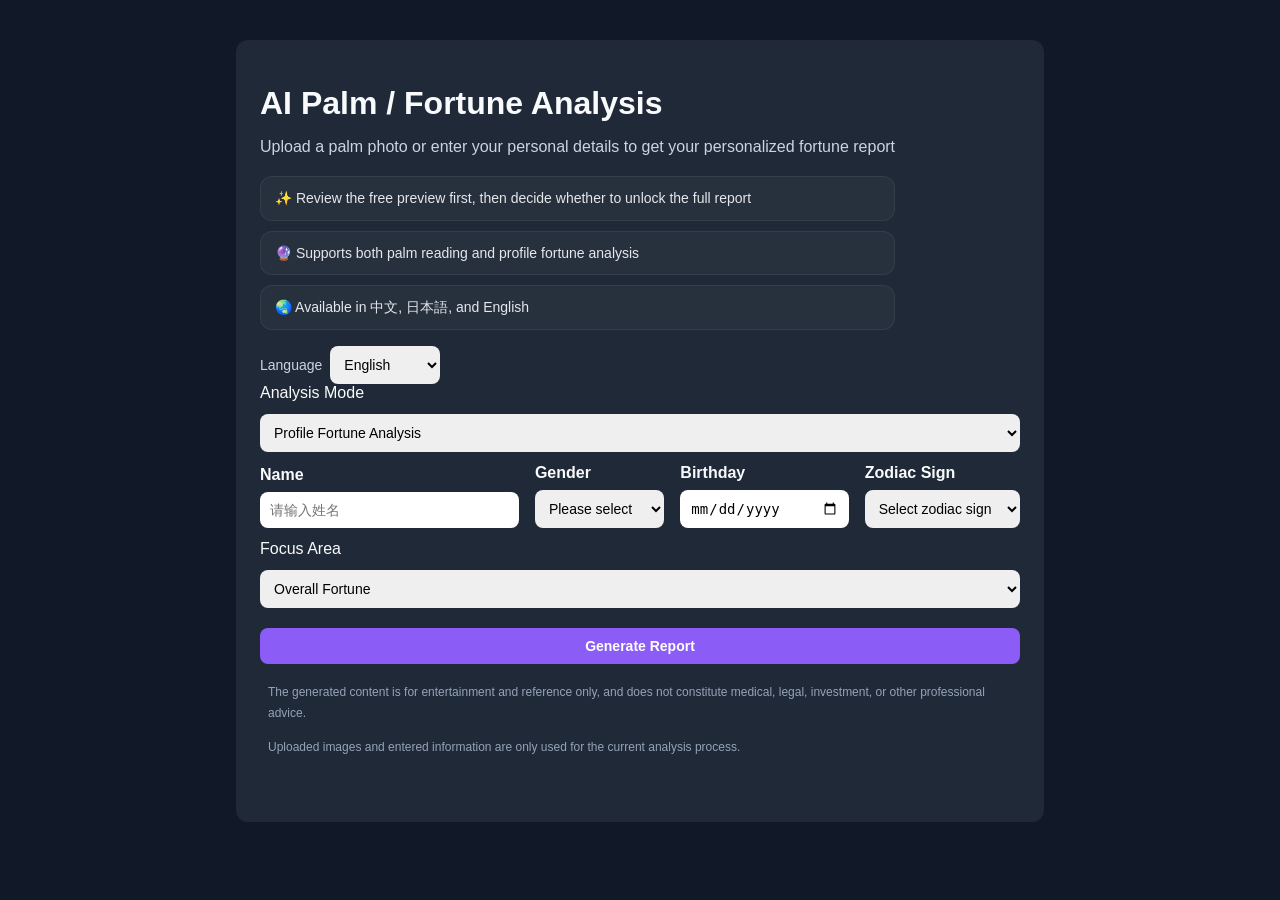
==== templates/index.html @ 73ab36ef "fix heroPoint" ====
<!DOCTYPE html>
<html lang="zh">
<head>
    <meta charset="UTF-8" />
    <meta name="viewport" content="width=device-width, initial-scale=1.0" />
    <title>AI手相 / 命理分析</title>
    <link rel="stylesheet" href="/static/style.css?v=20260430_01" />
    <script src="/static/app.js?v=20260430_01"></script>
</head>
<body>
    <div class="container">
        <div class="page-head">
            <div>
                <h1 id="pageTitle">AI手相 / 命理分析</h1>
                <p class="subtitle" id="pageSubtitle">上传手掌照片，或输入个人资料，获取你的专属运势分析报告</p>

                <div class="hero-points">
                    <div class="hero-point" id="heroPoint1">✨ 先看免费预览，再决定是否解锁完整版</div>
                    <div class="hero-point" id="heroPoint2">🔮 支持手相分析 / 资料命理分析双模式</div>
                    <div class="hero-point" id="heroPoint3">🌏 支持中文、日本語、English</div>
                </div>
            </div>
        
            <div class="lang-switch">
                <label for="langSelect" id="langLabel">语言</label>
                <select id="langSelect" name="lang">
                    <option value="zh">中文</option>
                    <option value="ja">日本語</option>
                    <option value="en">English</option>
                </select>
            </div>
        </div>

        <form id="analyzeForm" enctype="multipart/form-data">
            <label id="labelMode">分析模式</label>
            <select name="mode" id="modeSelect">
                <option value="profile" id="modeProfileOption">资料命理分析</option>
                <option value="palm" id="modePalmOption">手相分析</option>
            </select>

            <!-- 资料分析区域 -->
            <div id="profileFields" class="profile-grid">
                <div class="field-item field-item-name">
                    <label id="labelName">姓名</label>
                    <input type="text" name="name" id="name" placeholder="请输入姓名" />
                </div>
            
                <div class="field-item field-item-gender">
                    <label id="labelGender">性别</label>
                    <select name="gender" id="profileGender">
                        <option value="" id="optionSelectGender">请选择</option>
                        <option value="male" id="optionMale">男</option>
                        <option value="female" id="optionFemale">女</option>
                    </select>
                </div>
            
                <div class="field-item field-item-birthday">
                    <label id="labelBirthday">生日</label>
                    <input type="date" name="birthday" id="birthday" />
                </div>
            
                <div class="field-item field-item-star">
                    <label id="labelStarSign">星座</label>
                    <select name="star_sign" id="starSign">
                        <option value="" id="optionSelectStar">请选择星座</option>
                        <option value="aries">白羊座</option>
                        <option value="taurus">金牛座</option>
                        <option value="gemini">双子座</option>
                        <option value="cancer">巨蟹座</option>
                        <option value="leo">狮子座</option>
                        <option value="virgo">处女座</option>
                        <option value="libra">天秤座</option>
                        <option value="scorpio">天蝎座</option>
                        <option value="sagittarius">射手座</option>
                        <option value="capricorn">摩羯座</option>
                        <option value="aquarius">水瓶座</option>
                        <option value="pisces">双鱼座</option>
                    </select>
                </div>
            </div>

            <!-- 手相分析区域 -->
            <div id="palmFields" class="hidden">
                <div class="field-item">
                    <label id="labelPalmUpload">上传手掌图片</label>
                    <div class="file-upload-wrap">
                        <input type="file" name="palm_image" id="palmImage" accept="image/*" class="hidden-file-input" />
                        <button type="button" id="chooseFileBtn" class="file-btn">选择手掌图片</button>
                        <span id="fileNameText" class="file-name-text">未选择图片</span>
                    </div>
                    <p class="tip" id="palmTip">
                        请上传清晰的手掌正面照片，尽量光线充足、掌纹清楚、手掌完整展开
                    </p>
                </div>
            
                <div class="palm-meta-grid">
                    <div class="field-item">
                        <label id="labelPalmGender">性别</label>
                        <select name="palm_gender" id="palmGender">
                            <option value="" id="optionPalmSelectGender">请选择</option>
                            <option value="male" id="optionPalmMale">男</option>
                            <option value="female" id="optionPalmFemale">女</option>
                        </select>
                    </div>
            
                    <div class="field-item">
                        <label id="labelAgeRange">年龄段</label>
                        <select name="age_range" id="ageRange">
                            <option value="" id="optionAgeSelect">请选择</option>
                            <option value="under_18">18岁以下</option>
                            <option value="18_25">18-25岁</option>
                            <option value="26_35">26-35岁</option>
                            <option value="36_45">36-45岁</option>
                            <option value="46_60">46-60岁</option>
                            <option value="over_60">60岁以上</option>
                        </select>
                    </div>
                </div>
            </div>

            <label id="labelTopic">想问的方向</label>
            <select name="topic" id="topic">
                <option value="general" id="topicGeneral">综合运势</option>
                <option value="love" id="topicLove">感情</option>
                <option value="marriage" id="topicMarriage">婚姻</option>
                <option value="future" id="topicFuture">前程</option>
                <option value="career" id="topicCareer">事业</option>
                <option value="wealth" id="topicWealth">金运</option>
                <option value="health" id="topicHealth">健康</option>
                <option value="study" id="topicStudy">学业</option>
                <option value="relationship" id="topicRelationship">人际关系</option>
                <option value="three_months" id="topicThreeMonths">未来3个月</option>
                <option value="one_year" id="topicOneYear">未来1年</option>
            </select>

            <button type="submit" id="submitBtn">生成分析报告</button>
        </form>

        <div id="messageBox" class="message-box hidden"></div>
        <div id="loading" class="loading-box hidden">
            <div id="loadingText">正在分析中...</div>
        </div>

        <div id="result" class="hidden">
            <h2 id="freeResultTitle">免费结果</h2>
            <div class="result-head-row">
                <div id="previewBadge" class="report-badge">预览版</div>
                <div id="previewHint" class="preview-hint">你正在查看的是经过整理后的预览内容</div>
            </div>
            <pre id="freeReport"></pre>
        
            <div id="paidSection" class="paid-section">
                <h2 id="paidResultTitle">完整版报告</h2>
                <div id="paidBadge" class="report-badge premium hidden">完整版</div>

                <div id="lockedBox" class="locked-box">
                    <p class="locked-title" id="lockedTitle">🔒 完整版深度报告已锁定</p>
                
                    <p class="locked-subtitle" id="lockedSubtitle">
                        你看到的只是前半部分。后面的内容会更具体、更直接，也更适合拿来做判断参考。
                    </p>
                
                    <div class="locked-desc">
                        <p id="lockedIntro">解锁后你将继续查看：</p>
                        <ul class="locked-list">
                            <li id="lockedItem1">更深入的性格与状态解读</li>
                            <li id="lockedItem2">你当前最值得把握的机会</li>
                            <li id="lockedItem3">未来3个月的变化趋势</li>
                            <li id="lockedItem4">需要提前注意的风险点</li>
                            <li id="lockedItem5">更具体的建议与行动方向</li>
                        </ul>
                    </div>
                
                    <div class="unlock-cta-row">
                        <div>
                            <div class="unlock-price-note" id="unlockPriceNote">仅需 ¥200 解锁完整报告</div>
                            <div class="unlock-trust-note" id="unlockTrustNote">一次解锁，立即查看完整内容</div>
                        </div>
                        <button id="unlockBtn" type="button">立即解锁完整版</button>
                    </div>
                </div>
        
                <div id="paidContent" class="hidden">
                    <pre id="paidReport"></pre>
                </div>
            </div>
        </div>
        <div class="footer-note">
            <p id="footerNote1">本工具生成的内容仅供娱乐与参考，不构成医疗、法律、投资或其他专业建议。</p>
            <p id="footerNote2">用户上传的图片与输入信息仅用于当前分析流程，不用于其他用途。</p>
        </div>
    </div>
</body>
</html>
---- static/style.css ----
body {
    margin: 0;
    font-family: Arial, sans-serif;
    background: #111827;
    color: #f9fafb;
}

.container {
    max-width: 760px;
    margin: 40px auto;
    padding: 24px;
    background: #1f2937;
    border-radius: 12px;
}

h1, h2 {
    margin-bottom: 16px;
}

.subtitle {
    color: #cbd5e1;
    margin-bottom: 20px;
}

form {
    display: flex;
    flex-direction: column;
    gap: 12px;
}

input, select, button {
    padding: 10px;
    border-radius: 8px;
    border: none;
    font-size: 14px;
}

button {
    background: #8b5cf6;
    color: white;
    cursor: pointer;
    font-weight: bold;
    margin-top: 8px;
}

button:hover {
    opacity: 0.92;
}

pre {
    white-space: pre-wrap;
    background: #0f172a;
    padding: 16px;
    border-radius: 8px;
    line-height: 1.7;
}

.tip {
    font-size: 13px;
    color: #cbd5e1;
    margin-top: -4px;
    margin-bottom: 4px;
}

.hidden {
    display: none !important;
}

.paid-section {
    margin-top: 28px;
}

.locked-box {
    background: linear-gradient(135deg, #312e81, #1e1b4b);
    border: 1px solid rgba(255, 255, 255, 0.08);
    border-radius: 14px;
    padding: 24px;
    text-align: center;
}

.locked-title {
    font-size: 22px;
    font-weight: bold;
    margin-bottom: 10px;
    color: #ffffff;
}

.locked-desc {
    color: #d1d5db;
    margin-bottom: 18px;
    line-height: 1.7;
}

#unlockBtn {
    background: linear-gradient(90deg, #8b5cf6, #a855f7);
    color: white;
    border: none;
    padding: 12px 22px;
    border-radius: 10px;
    font-size: 15px;
    font-weight: bold;
    cursor: pointer;
}

#unlockBtn:hover {
    opacity: 0.93;
}

.file-upload-wrap {
    display: flex;
    align-items: center;
    gap: 12px;
    flex-wrap: wrap;
}

.hidden-file-input {
    display: none !important;
    width: 0 !important;
    height: 0 !important;
    opacity: 0 !important;
    overflow: hidden !important;
    position: absolute !important;
    z-index: -1 !important;
    pointer-events: none !important;
}

.file-btn {
    background: #374151;
    color: #ffffff;
    border: 1px solid rgba(255, 255, 255, 0.12);
    padding: 10px 16px;
    border-radius: 10px;
    cursor: pointer;
    font-size: 14px;
    font-weight: 600;
}

.file-btn:hover {
    background: #4b5563;
}

.file-name-text {
    color: #d1d5db;
    font-size: 14px;
    line-height: 1.5;
    word-break: break-all;
}

.file-name-text.placeholder {
    color: #9ca3af;
}

.message-box {
    margin-top: 16px;
    padding: 14px 16px;
    border-radius: 10px;
    font-size: 14px;
    line-height: 1.6;
}

.message-box.error {
    background: rgba(220, 38, 38, 0.16);
    color: #fecaca;
    border: 1px solid rgba(248, 113, 113, 0.35);
}

.message-box.success {
    background: rgba(22, 163, 74, 0.16);
    color: #bbf7d0;
    border: 1px solid rgba(74, 222, 128, 0.35);
}

.message-box.info {
    background: rgba(59, 130, 246, 0.14);
    color: #bfdbfe;
    border: 1px solid rgba(96, 165, 250, 0.35);
}

.loading-box {
    margin-top: 16px;
    padding: 16px;
    border-radius: 10px;
    background: rgba(139, 92, 246, 0.12);
    border: 1px solid rgba(168, 85, 247, 0.25);
    color: #e9d5ff;
    font-size: 14px;
    line-height: 1.7;
}

.locked-list {
    margin: 10px 0 16px 18px;
    padding: 0;
    text-align: left;
    color: #e5e7eb;
    line-height: 1.8;
}

.locked-list li {
    margin-bottom: 4px;
}

.unlock-price-note {
    margin-top: 8px;
    margin-bottom: 16px;
    font-size: 15px;
    font-weight: 700;
    color: #f5d0fe;
}

.report-badge {
    display: inline-block;
    margin-bottom: 12px;
    padding: 6px 12px;
    border-radius: 999px;
    font-size: 13px;
    font-weight: 700;
    background: rgba(96, 165, 250, 0.16);
    color: #bfdbfe;
    border: 1px solid rgba(96, 165, 250, 0.28);
}

.report-badge.premium {
    background: rgba(168, 85, 247, 0.16);
    color: #f5d0fe;
    border: 1px solid rgba(192, 132, 252, 0.28);
}

.footer-note {
    max-width: 760px;
    margin: 18px auto 40px;
    padding: 0 8px;
    color: #94a3b8;
    font-size: 12px;
    line-height: 1.8;
}

.page-head {
    display: flex;
    align-items: flex-start;
    justify-content: space-between;
    gap: 16px;
    flex-wrap: wrap;
}

.lang-switch {
    display: flex;
    align-items: center;
    gap: 8px;
}

.lang-switch label {
    color: #cbd5e1;
    font-size: 14px;
}

.lang-switch select {
    min-width: 110px;
}

.profile-grid {
    display: grid;
    grid-template-columns: 2fr 1fr 1.3fr 1.2fr;
    gap: 16px;
    align-items: end;
}

.palm-meta-grid {
    display: grid;
    grid-template-columns: 1fr 1fr;
    gap: 16px;
    align-items: end;
}

.field-item {
    display: flex;
    flex-direction: column;
    gap: 8px;
}

.field-item label {
    font-weight: 700;
    color: #f9fafb;
}

@media (max-width: 900px) {
    .profile-grid {
        grid-template-columns: 1fr 1fr;
    }
}

@media (max-width: 640px) {
    .profile-grid,
    .palm-meta-grid {
        grid-template-columns: 1fr;
    }

    .page-head {
        flex-direction: column;
        align-items: stretch;
    }

    .lang-switch {
        justify-content: flex-start;
    }
}

.hero-points {
    margin-top: 18px;
    display: grid;
    gap: 10px;
}

.hero-point {
    padding: 10px 14px;
    border-radius: 12px;
    background: rgba(255, 255, 255, 0.04);
    border: 1px solid rgba(255, 255, 255, 0.06);
    color: #e5e7eb;
    font-size: 14px;
    line-height: 1.6;
}

.result-head-row {
    display: flex;
    align-items: center;
    gap: 12px;
    flex-wrap: wrap;
    margin-bottom: 12px;
}

.preview-hint {
    color: #cbd5e1;
    font-size: 13px;
    line-height: 1.5;
}

.locked-subtitle {
    margin-top: 10px;
    margin-bottom: 16px;
    color: #e2e8f0;
    line-height: 1.8;
}

.unlock-cta-row {
    display: flex;
    justify-content: space-between;
    align-items: center;
    gap: 16px;
    flex-wrap: wrap;
    margin-top: 10px;
}

.unlock-trust-note {
    color: #cbd5e1;
    font-size: 13px;
    line-height: 1.5;
}
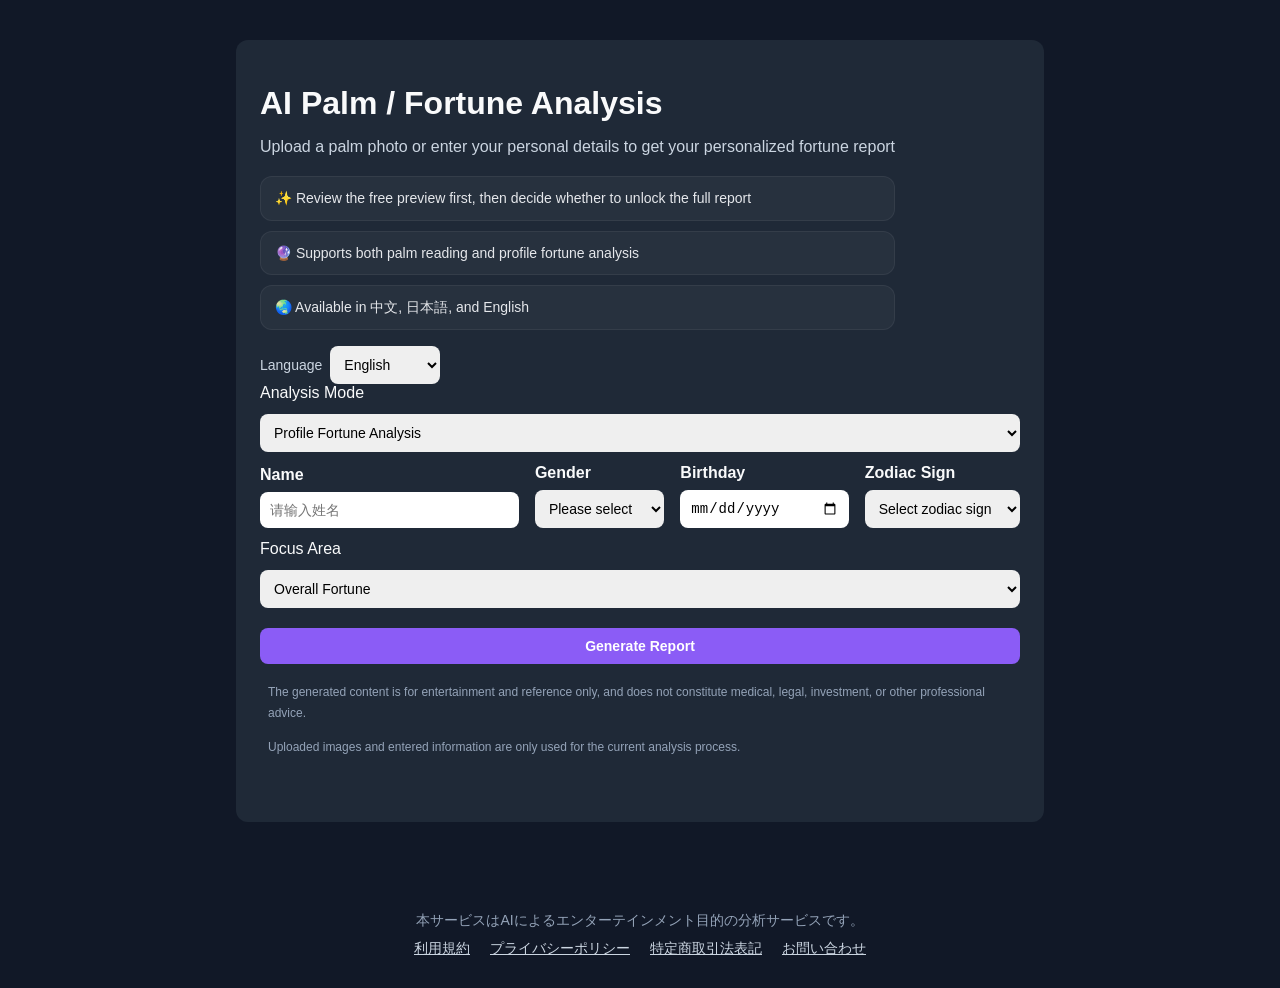
==== commit 2d449c34: "add legal pages" ====
--- a/templates/index.html
+++ b/templates/index.html
@@ -4,8 +4,8 @@
     <meta charset="UTF-8" />
     <meta name="viewport" content="width=device-width, initial-scale=1.0" />
     <title>AI手相 / 命理分析</title>
-    <link rel="stylesheet" href="/static/style.css?v=20260430_01" />
-    <script src="/static/app.js?v=20260430_01"></script>
+    <link rel="stylesheet" href="/static/style.css?v=20260430_04" />
+    <script src="/static/app.js?v=20260430_04"></script>
 </head>
 <body>
     <div class="container">
@@ -142,6 +142,10 @@
         </div>
 
         <div id="result" class="hidden">
+            <div id="resultGuide" class="result-guide">
+                先看看这份预览内容，若你觉得有共鸣，再决定是否解锁完整版。
+            </div>
+        
             <h2 id="freeResultTitle">免费结果</h2>
             <div class="result-head-row">
                 <div id="previewBadge" class="report-badge">预览版</div>
@@ -175,6 +179,7 @@
                         <div>
                             <div class="unlock-price-note" id="unlockPriceNote">仅需 ¥200 解锁完整报告</div>
                             <div class="unlock-trust-note" id="unlockTrustNote">一次解锁，立即查看完整内容</div>
+                            <div class="unlock-soft-note" id="unlockSoftNote">先看预览，再决定，降低试错成本。</div>
                         </div>
                         <button id="unlockBtn" type="button">立即解锁完整版</button>
                     </div>
@@ -190,5 +195,19 @@
             <p id="footerNote2">用户上传的图片与输入信息仅用于当前分析流程，不用于其他用途。</p>
         </div>
     </div>
+    <footer style="margin-top:60px;text-align:center;padding:30px;color:#94a3b8;font-size:14px;">
+
+        <div style="margin-bottom:10px;">
+            本サービスはAIによるエンターテインメント目的の分析サービスです。
+        </div>
+    
+        <div style="display:flex;gap:20px;justify-content:center;flex-wrap:wrap;">
+            <a href="/terms" style="color:#cbd5e1;">利用規約</a>
+            <a href="/privacy" style="color:#cbd5e1;">プライバシーポリシー</a>
+            <a href="/legal" style="color:#cbd5e1;">特定商取引法表記</a>
+            <a href="/contact" style="color:#cbd5e1;">お問い合わせ</a>
+        </div>
+    
+    </footer>
 </body>
 </html>
--- a/static/style.css
+++ b/static/style.css
@@ -354,4 +354,61 @@
     color: #cbd5e1;
     font-size: 13px;
     line-height: 1.5;
+}
+
+.result-guide {
+    margin-bottom: 18px;
+    padding: 12px 14px;
+    border-radius: 12px;
+    background: rgba(96, 165, 250, 0.10);
+    border: 1px solid rgba(96, 165, 250, 0.20);
+    color: #dbeafe;
+    font-size: 14px;
+    line-height: 1.7;
+}
+
+.unlock-soft-note {
+    margin-top: 6px;
+    color: #94a3b8;
+    font-size: 12px;
+    line-height: 1.5;
+}
+
+@media (max-width: 640px) {
+    .container,
+    .main-card,
+    .card,
+    .result-card,
+    .locked-box {
+        border-radius: 14px;
+    }
+
+    h1 {
+        line-height: 1.2;
+    }
+
+    .subtitle {
+        line-height: 1.7;
+    }
+
+    .hero-points {
+        margin-top: 14px;
+    }
+
+    .result-guide {
+        margin-bottom: 14px;
+    }
+
+    .unlock-cta-row {
+        align-items: flex-start;
+    }
+
+    #unlockBtn {
+        width: 100%;
+    }
+
+    .message-box,
+    .loading-box {
+        line-height: 1.7;
+    }
 }
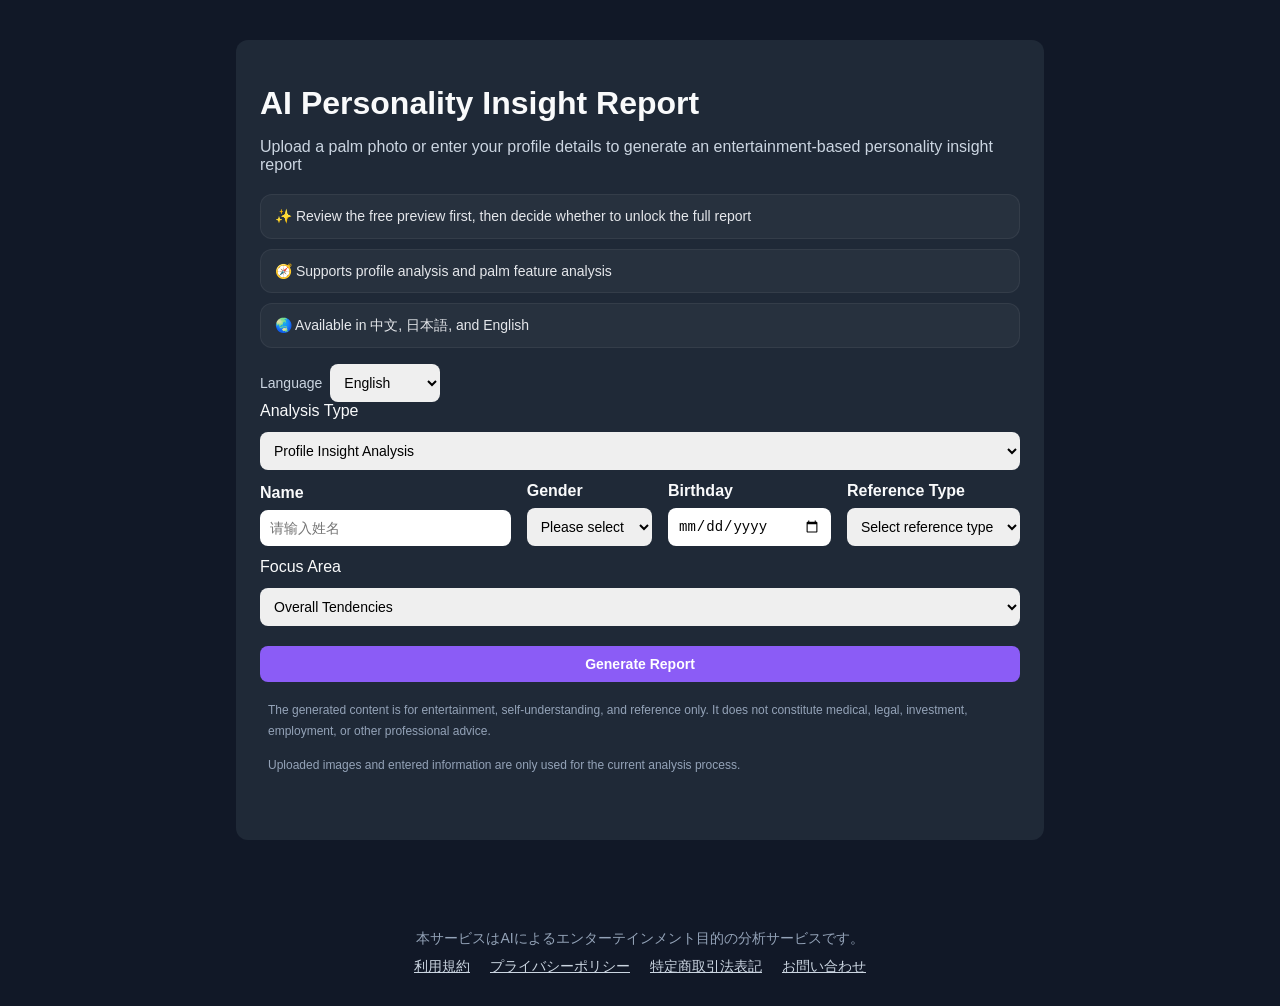
==== commit f04bcf6e: "update prompts to personality insight positioning" ====
--- a/templates/index.html
+++ b/templates/index.html
@@ -3,9 +3,9 @@
 <head>
     <meta charset="UTF-8" />
     <meta name="viewport" content="width=device-width, initial-scale=1.0" />
-    <title>AI手相 / 命理分析</title>
-    <link rel="stylesheet" href="/static/style.css?v=20260430_04" />
-    <script src="/static/app.js?v=20260430_04"></script>
+    <title>AI性格傾向・自己理解レポート</title>
+    <link rel="stylesheet" href="/static/style.css?v=20260512_01" />
+    <script src="/static/app.js?v=20260512_01"></script>
 </head>
 <body>
     <div class="container">
